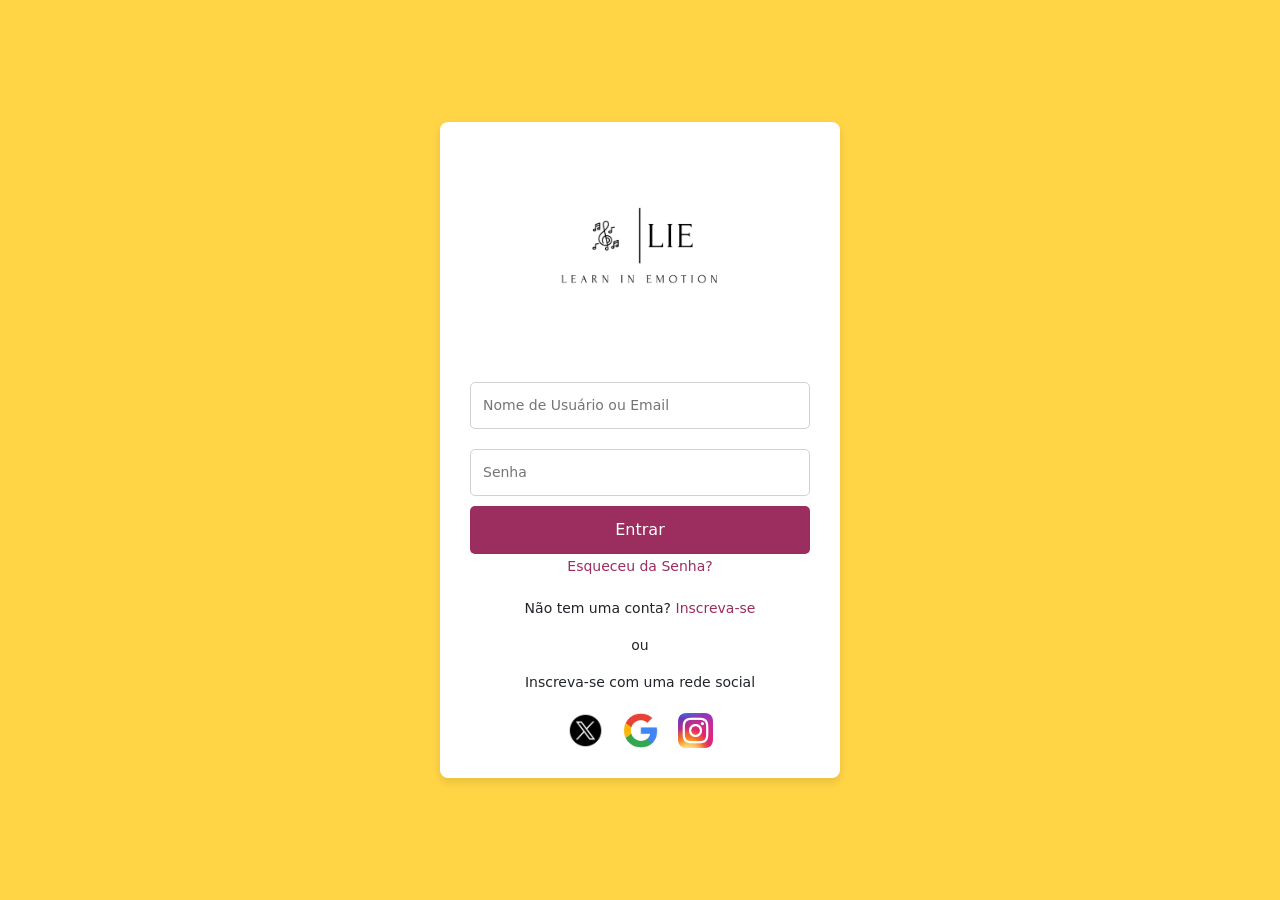
==== index.html @ fb21ee98 "Add files via upload" ====
<!DOCTYPE html>
<html lang="pt-br">
<head>
    <meta charset="UTF-8">
    <meta name="viewport" content="width=device-width, initial-scale=1.0">
    <title>Login - Learn In Emotion</title>
    <link rel="stylesheet" href="CSS/login.css">
  <link href="https://cdn.jsdelivr.net/npm/bootstrap@5.3.2/dist/css/bootstrap.min.css" rel="stylesheet">
  <style>
  .login-card {
    max-width: 400px;
    margin: 50px auto;
    text-align: center;
}
.form-control, .btn {
    border-radius: 20px;
}

    .btn-custom {
      background-color: #b14b5d;
      color: white;
    }

    .btn-custom:hover {
      background-color: #99384a;
    }

    .modal-content {
      background-color: #b14b5d;
      color: white;
      border-radius: 15px;
    }

    .modal-content input {
      border-radius: 10px;
    }

    .social-icons img {
      width: 40px;
      margin: 0 10px;
      cursor: pointer;
    }
  </style>
</head>

<body>
    <div class="login-container">
        <!-- Logo -->
        <div class="logo">
            <img src="Imagens/Logo.png" alt="Logo LIE">
        </div>

        <!-- Formulário de login -->
        <form action="#" method="POST">
            <input type="text" name="username" placeholder="Nome de Usuário ou Email" class="input-field" required><br>
            <input type="password" name="password" placeholder="Senha" class="input-field" required><br>
            <button type="submit" class="login-btn">Entrar</button>
        </form>

        <!-- Link para recuperação de senha -->
        <div>
            <a href="#" class="forgot-password">Esqueceu da Senha?</a>
        </div>

        <!-- Texto de cadastro -->
        <div class="signup-text">
    <p>Não tem uma conta? 
    <a href="#" data-bs-toggle="modal" data-bs-target="#cadastroModal">Inscreva-se</a>
    </p>
            <p>ou</p>
            <p>Inscreva-se com uma rede social</p>
        </div>

        <!-- Botões de redes sociais -->
        <div class="social-buttons">
            <a href="#"><img src="Imagens/Twitter.png" alt="Twitter"></a>
            <a href="#"><img src="Imagens/Google.png" alt="Google"></a>
            <a href="#"><img src="Imagens/Instagram.png" alt="Instagram"></a>
        </div>
    </div>
         <!-- Modal de Cadastro -->
  <div class="modal fade" id="cadastroModal" tabindex="-1" aria-labelledby="cadastroModalLabel" aria-hidden="true">
    <div class="modal-dialog modal-dialog-centered">
      <div class="modal-content p-4">
        <h5 class="text-center mb-3">Criar Conta</h5>
        <form>
          <input type="text" class="form-control mb-2" placeholder="Nome Completo" required>
          <input type="email" class="form-control mb-2" placeholder="E-mail" required>
          <div class="row">
            <div class="col"><input type="password" class="form-control mb-2" placeholder="Senha" required></div>
            <div class="col"><input type="password" class="form-control mb-2" placeholder="Repetir Senha" required></div>
          </div>
          <div class="row mb-2">
            <div class="col"><input type="text" class="form-control" placeholder="Dia"></div>
            <div class="col"><input type="text" class="form-control" placeholder="Mês"></div>
            <div class="col"><input type="text" class="form-control" placeholder="Ano"></div>
          </div>
          <div class="form-check text-start mb-3">
            <input class="form-check-input" type="checkbox" id="termos">
            <label class="form-check-label" for="termos">
              Li e aceito os termos de uso do Learn In Emotion
            </label>
          </div>
          <button type="submit" class="btn btn-light w-100 mb-2" href="#">Enviar Cadastro</button>
          <p class="text-center">
            <a href="#" class="text-white" data-bs-dismiss="modal">Ou Acesse Sua Conta</a>
          </p>
        </form>
      </div>
    </div>
  </div>
</body>
  <script src="https://cdn.jsdelivr.net/npm/bootstrap@5.3.2/dist/js/bootstrap.bundle.min.js"></script>
</html>
---- CSS/login.css ----
body {
            font-family: Arial, sans-serif;
            background-color: #FFD445 !important;
            /* Amarelo */
            margin: 0;
            padding: 0;
            display: flex;
            justify-content: center;
            align-items: center;
            height: 100vh;
        }

        /* Container do formulário de login */
        .login-container {
            background-color: white;
            width: 100%;
            max-width: 400px;
            padding: 30px;
            border-radius: 8px;
            box-shadow: 0 4px 8px rgba(0, 0, 0, 0.1);
            text-align: center;
        }

        /* Logo */
        .logo {
            margin-bottom: 20px;
        }

        .logo img {
            width: 200px;
            /* Altere conforme o tamanho da sua logo */
        }

        /* Estilo dos campos de input */
        .input-field {
            width: 100%;
            padding: 12px;
            margin: 10px 0;
            border-radius: 5px;
            border: 1px solid #d1d1d1;
            font-size: 14px;
        }

        /* Botão de login */
        .login-btn {
            width: 100%;
            padding: 12px;
            background-color: #9b2d5f;
            /* Roxo */
            color: white;
            border: none;
            border-radius: 5px;
            font-size: 16px;
            cursor: pointer;
        }

        .login-btn:hover {
            background-color: #7a1d4a;
        }

        /* Link para recuperação de senha */
        .forgot-password {
            font-size: 14px;
            color: #9b2d5f;
            text-decoration: none;
        }

        .forgot-password:hover {
            text-decoration: underline;
        }

        /* Texto para inscrição */
        .signup-text {
            margin-top: 20px;
            font-size: 14px;
        }

        .signup-text a {
            color: #9b2d5f;
            text-decoration: none;
        }

        .signup-text a:hover {
            text-decoration: underline;
        }

        /* Estilo para os botões de redes sociais */
        .social-buttons {
            display: flex;
            justify-content: center;
            margin-top: 20px;
        }

        .social-buttons a {
            margin: 0 10px;
        }

        .social-buttons img {
            width: 35px;
            /* Tamanho dos ícones das redes sociais */
        }
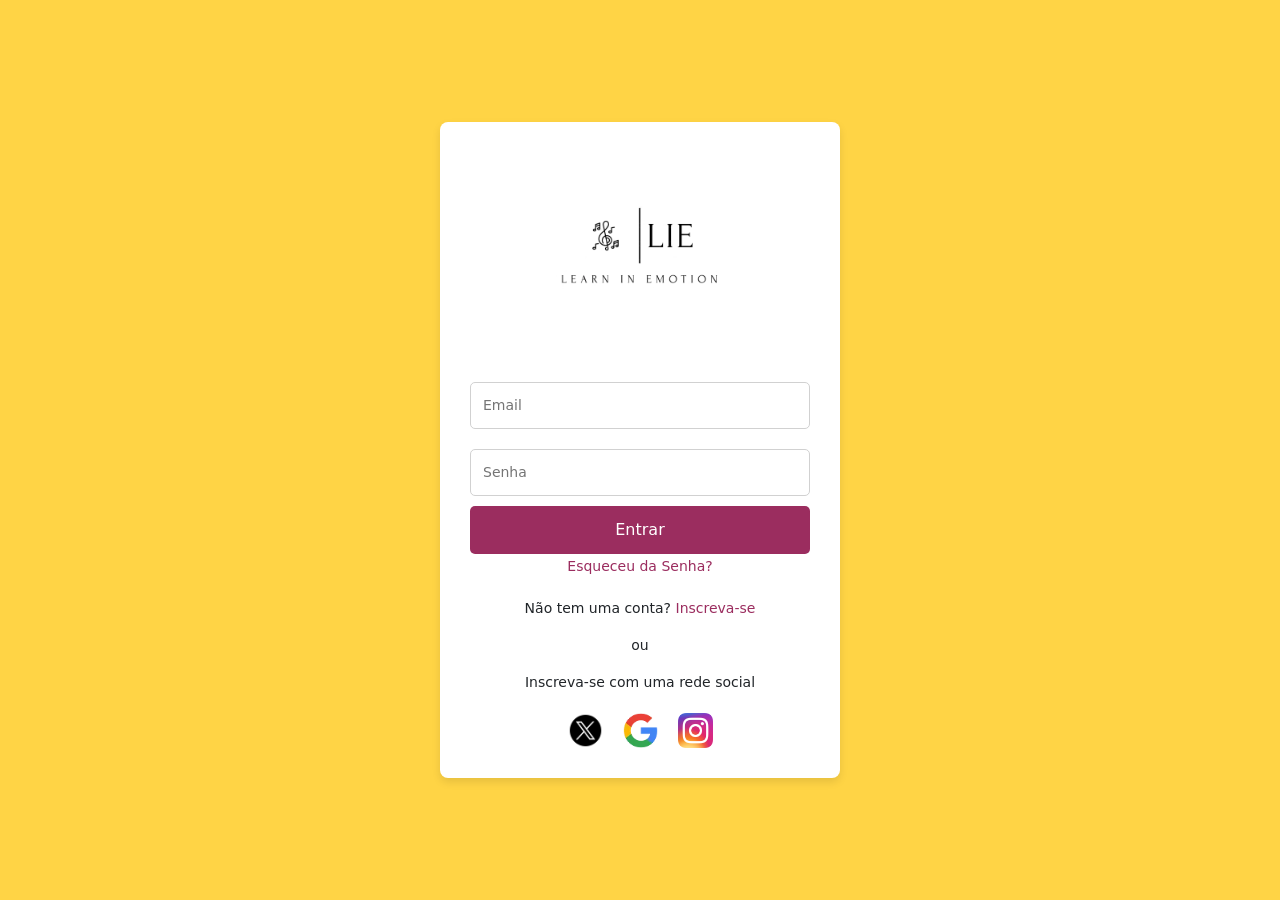
==== commit e0398722: "Add files via upload" ====
--- a/index.html
+++ b/index.html
@@ -51,8 +51,8 @@
         </div>
 
         <!-- Formulário de login -->
-        <form action="#" method="POST">
-            <input type="text" name="username" placeholder="Nome de Usuário ou Email" class="input-field" required><br>
+        <form action="home.html" method="POST">
+            <input type="email" name="username" placeholder="Email" class="input-field" required><br>
             <input type="password" name="password" placeholder="Senha" class="input-field" required><br>
             <button type="submit" class="login-btn">Entrar</button>
         </form>
@@ -83,20 +83,21 @@
     <div class="modal-dialog modal-dialog-centered">
       <div class="modal-content p-4">
         <h5 class="text-center mb-3">Criar Conta</h5>
-        <form>
-          <input type="text" class="form-control mb-2" placeholder="Nome Completo" required>
-          <input type="email" class="form-control mb-2" placeholder="E-mail" required>
+        <form action="processar_cadastro.php" method="POST">
+          <input type="text" id="nome" name="usuario_nome" class="form-control mb-2" placeholder="Nome Completo" required>
+          <input type="email" id="email" name="usuario_email" class="form-control mb-2" placeholder="E-mail" required>
           <div class="row">
-            <div class="col"><input type="password" class="form-control mb-2" placeholder="Senha" required></div>
-            <div class="col"><input type="password" class="form-control mb-2" placeholder="Repetir Senha" required></div>
+            <div class="col">
+              <input type="password" id="senha" name="usuario_senha" class="form-control mb-2" placeholder="Senha" required>
+            </div>
           </div>
           <div class="row mb-2">
-            <div class="col"><input type="text" class="form-control" placeholder="Dia"></div>
-            <div class="col"><input type="text" class="form-control" placeholder="Mês"></div>
-            <div class="col"><input type="text" class="form-control" placeholder="Ano"></div>
+            <div class="col">
+              <input type="date" id="data_nasc" name="data_nasc" class="form-control" placeholder="Data de Nascimento">
+            </div>
           </div>
           <div class="form-check text-start mb-3">
-            <input class="form-check-input" type="checkbox" id="termos">
+            <input class="form-check-input" type="checkbox" id="termos" required>
             <label class="form-check-label" for="termos">
               Li e aceito os termos de uso do Learn In Emotion
             </label>
